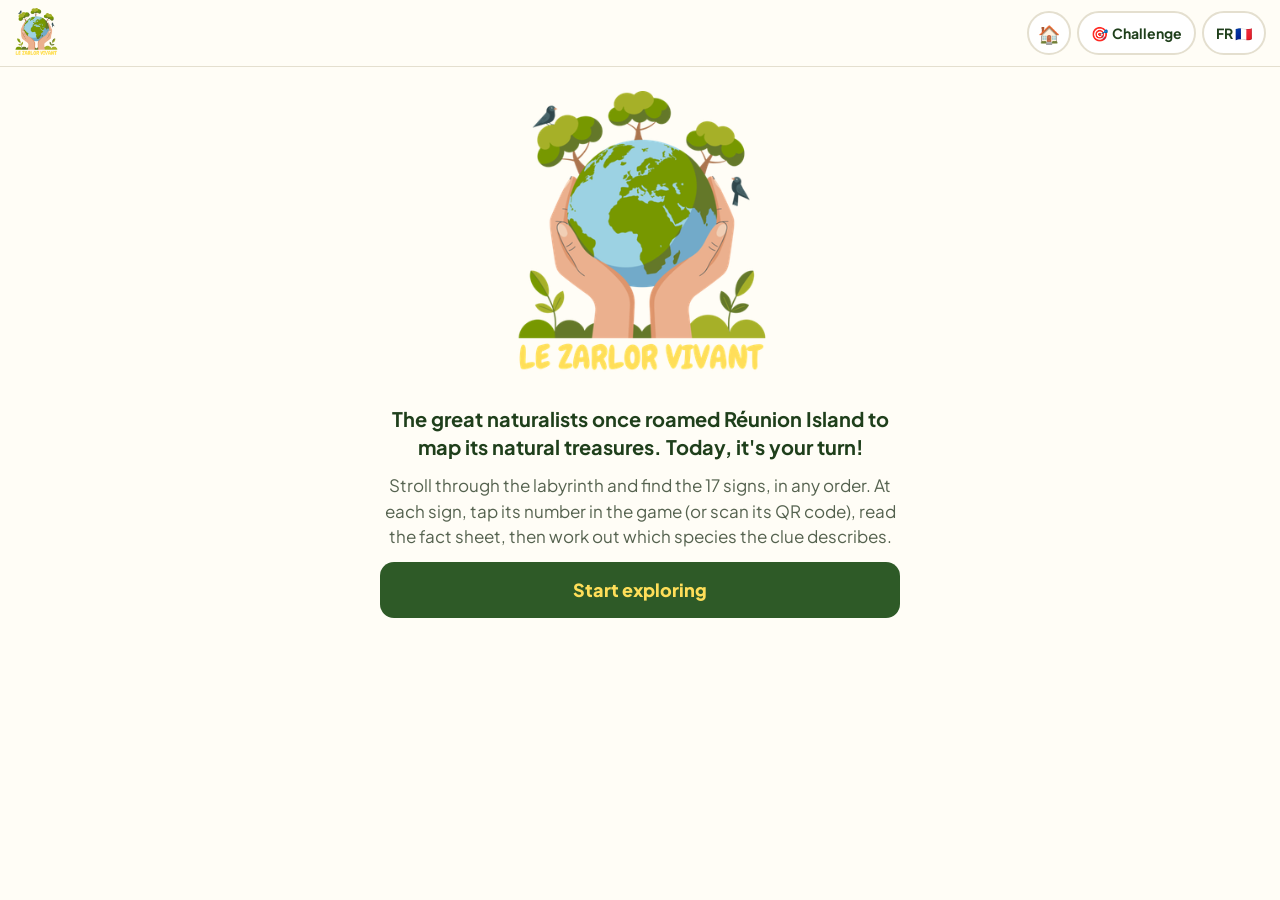
==== index.html @ 4fae0789 "Add files via upload" ====
<!DOCTYPE html>
<html lang="fr">
<head>
  <meta charset="UTF-8">
  <meta name="viewport" content="width=device-width, initial-scale=1, viewport-fit=cover">
  <meta name="theme-color" content="#2E5A27">
  <title>Le Zarlor Vivant – Labyrinthe En Champ-Thé</title>
  <link rel="icon" href="logo-zarlor.png">
  <link rel="stylesheet" href="style.css?v=3">
</head>
<body>

  <!-- ===== EN-TÊTE ===== -->
  <header class="entete">
    <button class="entete-logo" type="button" id="btn-logo" aria-label="Accueil du jeu">
      <img src="logo-zarlor.png" alt="Le Zarlor Vivant" width="44" height="50">
    </button>
    <div class="entete-actions">
      <a class="pastille-btn" id="lien-tous" href="/home/" aria-label="Tous les jeux">🏠</a>
      <a class="pastille-btn pastille-texte" id="lien-challenge" href="/challenge-des-experts/">🎯 <span data-i="challenge">Challenge</span></a>
      <button class="pastille-btn pastille-texte" type="button" id="btn-langue">EN 🇬🇧</button>
    </div>
  </header>

  <main id="contenu">

    <!-- ===== 1. ACCUEIL ===== -->
    <section class="ecran" id="ecran-accueil" hidden>
      <div class="accueil">
        <img class="accueil-logo" src="logo-zarlor.png" alt="Le Zarlor Vivant" width="309" height="352">
        <p class="accueil-intro" data-t="intro"></p>
        <p class="accueil-consigne" data-t="consigne"></p>
        <button class="btn btn-principal" type="button" id="btn-commencer" data-t="commencer"></button>
      </div>
    </section>

    <!-- ===== 2. PARCOURS ===== -->
    <section class="ecran" id="ecran-parcours" hidden>
      <div class="carte carte-progression">
        <h1 class="titre-ecran" data-i="mes_pancartes">Mes 17 pancartes</h1>
        <div class="compteurs">
          <div class="compteur"><strong id="nb-trouvees">0</strong><span>/17</span><small data-i="trouvees">fiches lues</small></div>
          <div class="compteur"><strong id="nb-reponses">0</strong><span>/17</span><small data-i="repondues">réponses</small></div>
        </div>
        <div class="barre-progression" aria-hidden="true"><div id="barre-remplie"></div></div>
        <button class="btn btn-secondaire" type="button" id="btn-scanner-parcours">📷 <span data-i="scanner_pancarte">Scanner une pancarte</span></button>
      </div>
      <ol class="liste-pancartes" id="liste-pancartes"></ol>
    </section>

    <!-- ===== 3. FICHE ===== -->
    <section class="ecran" id="ecran-fiche" hidden>
      <div class="fiche-haut">
        <button class="btn-lien" type="button" id="btn-retour-parcours">← <span data-i="retour">Mes pancartes</span></button>
        <span class="badge-numero" id="fiche-numero"></span>
      </div>

      <article class="fiche">
        <h2 class="zot-titre">Zot té koné&nbsp;?</h2>
        <p class="zot-sous-titre" id="fiche-zot-sous-titre" hidden>Did you know?</p>
        <p class="zot-phrase" id="fiche-zot"></p>

        <div class="polaroid">
          <p class="habitat-label" data-i="habitat">Mon habitat</p>
          <p class="habitat" id="fiche-habitat"></p>
          <div class="polaroid-nom">
            <p class="nom-sci" id="fiche-sci"></p>
            <p class="nom-espece" id="fiche-nom"></p>
          </div>
        </div>

        <div id="fiche-rubriques"></div>
      </article>

      <p class="aide-fiche" id="fiche-aide" hidden></p>

      <div class="carte question" id="bloc-question">
        <p class="question-label" data-i="indice">L'indice</p>
        <p class="indice-kreol" id="fiche-kreol"></p>
        <p class="indice-texte" id="fiche-indice"></p>
        <label class="question-intitule" for="champ-reponse" data-t="question"></label>
        <input class="champ" id="champ-reponse" type="text" autocomplete="off" autocapitalize="sentences" spellcheck="false" enterkeyhint="done">
        <button class="btn btn-principal" type="button" id="btn-enregistrer" data-t="enregistrer"></button>
        <p class="message-ok" id="message-enregistre" role="status" hidden></p>
      </div>

      <button class="btn btn-secondaire" type="button" id="btn-scanner-fiche">📷 <span data-i="scanner_autre">Scanner une autre pancarte</span></button>
    </section>

    <!-- ===== 4. RÉSULTAT ===== -->
    <section class="ecran" id="ecran-resultat" hidden>
      <div class="carte">
        <h1 class="titre-ecran" data-i="resultat">Mon résultat</h1>
        <div class="compteurs">
          <div class="compteur"><strong id="res-trouvees">0</strong><span>/17</span><small data-i="trouvees">fiches lues</small></div>
          <div class="compteur"><strong id="res-reponses">0</strong><span>/17</span><small data-i="repondues">réponses</small></div>
        </div>

        <div class="score" id="bloc-score" hidden>
          <p class="score-chiffre"><strong id="score-valeur">0</strong><span>/17</span></p>
          <p class="score-titre" id="score-titre"></p>
          <p class="score-texte" id="score-texte"></p>
          <p class="score-corrige" data-t="corrige"></p>
          <p class="score-perime" id="score-perime" data-i="score_perime" hidden>Vous avez modifié des réponses depuis : revalidez pour mettre la note à jour.</p>
        </div>

        <p class="aide" id="aide-resultat" data-i="aide_resultat">Validez quand vous voulez : vous verrez votre note sur 17, et vous pourrez encore corriger vos réponses puis revalider.</p>

        <button class="btn btn-principal" type="button" id="btn-valider" data-i="valider">Valider mes réponses</button>
        <button class="btn btn-secondaire" type="button" id="btn-modifier" data-i="modifier">Modifier mes réponses</button>
        <button class="btn-lien btn-danger" type="button" id="btn-nouvelle" data-i="nouvelle">Nouvelle partie</button>
      </div>
    </section>
  </main>

  <!-- ===== SCANNER ===== -->
  <div class="scanner" id="scanner" hidden role="dialog" aria-modal="true" aria-labelledby="scanner-titre">
    <div class="scanner-boite">
      <div class="scanner-haut">
        <h2 id="scanner-titre" data-i="scanner_titre">Scanner une pancarte</h2>
        <button class="btn-fermer" type="button" id="btn-fermer-scanner" aria-label="Fermer">✕</button>
      </div>
      <div id="lecteur"></div>
      <p class="scanner-message" id="scanner-message" role="status"></p>
      <form class="code-secours" id="form-code" autocomplete="off">
        <label for="champ-code" data-i="code_label">Le scan ne marche pas ? Tapez le code à 4 caractères écrit sous le QR code&nbsp;:</label>
        <div class="code-ligne">
          <input class="champ champ-code" id="champ-code" type="text" maxlength="4" autocapitalize="characters" spellcheck="false" inputmode="text" placeholder="ex. AB3C">
          <button class="btn btn-principal btn-court" type="submit" data-i="ok">OK</button>
        </div>
      </form>
    </div>
  </div>

  <!-- ===== CONFIRMATION ===== -->
  <div class="modale" id="modale" hidden role="dialog" aria-modal="true" aria-labelledby="modale-texte">
    <div class="modale-boite">
      <p id="modale-texte"></p>
      <div class="modale-boutons">
        <button class="btn btn-secondaire" type="button" id="modale-non"></button>
        <button class="btn btn-principal" type="button" id="modale-oui"></button>
      </div>
    </div>
  </div>

  <div class="toast" id="toast" role="status" hidden></div>

  <!-- ===== NAVIGATION ===== -->
  <nav class="nav-bas" id="nav-bas" hidden>
    <button class="nav-item" type="button" data-nav="parcours">
      <svg viewBox="0 0 24 24" aria-hidden="true"><path fill="currentColor" d="M3 13h2v-2H3v2zm0 4h2v-2H3v2zm0-8h2V7H3v2zm4 4h14v-2H7v2zm0 4h14v-2H7v2zM7 7v2h14V7H7z"/></svg>
      <span data-i="nav_parcours">Parcours</span>
    </button>
    <button class="nav-item" type="button" data-nav="scanner">
      <svg viewBox="0 0 24 24" aria-hidden="true"><path fill="currentColor" d="M3 3h6v2H5v4H3V3zm12 0h6v6h-2V5h-4V3zM3 15h2v4h4v2H3v-6zm16 4h-4v2h6v-6h-2v4zM7 7h10v10H7z"/></svg>
      <span data-i="nav_scanner">Scanner</span>
    </button>
    <button class="nav-item" type="button" data-nav="resultat">
      <svg viewBox="0 0 24 24" aria-hidden="true"><path fill="currentColor" d="M12 2l2.9 6.3 6.9.7-5.2 4.6 1.5 6.8L12 17l-6.1 3.4 1.5-6.8L2.2 9l6.9-.7z"/></svg>
      <span data-i="nav_resultat">Résultat</span>
    </button>
  </nav>

  <script src="html5-qrcode.min.js"></script>
  <script src="app.js?v=3"></script>
</body>
</html>
---- style.css ----
/* =====================================================================
   LE ZARLOR VIVANT – Charte inspirée des pancartes
   Jaune du logo, vert des titres « Zot té koné ? », pastilles colorées
   des rubriques (vert / rouge / bleu).
   ===================================================================== */

@font-face {
  font-family: 'Chewy';
  src: url('chewy.woff2') format('woff2');
  font-weight: 400;
  font-display: swap;
}
@font-face {
  font-family: 'Plus Jakarta Sans';
  src: url('plus-jakarta-sans.woff2') format('woff2');
  font-weight: 200 800;
  font-display: swap;
}

:root {
  --jaune: #FFDE59;
  --jaune-ombre: #E7BE1F;
  --jaune-pale: #FFF6D1;
  --vert: #2E5A27;
  --vert-fonce: #1F3F1B;
  --feuille: #4A9347;
  --rouge: #E8433A;
  --bleu: #178FAB;
  --fond: #FFFDF6;
  --papier: #F1EFE8;
  --texte: #1D2A1B;
  --doux: #55624F;
  --bord: #E4DFCF;
  --blanc: #FFFFFF;
  --danger: #A12A22;

  --rayon: 18px;
  --nav-h: 66px;

  box-sizing: border-box;
  padding-top: env(safe-area-inset-top, 0px);
  padding-bottom: env(safe-area-inset-bottom, 0px);
}
*, *::before, *::after { box-sizing: inherit; }
html { scroll-padding-top: calc(env(safe-area-inset-top, 0px) + 70px); }
[hidden] { display: none !important; }

body {
  margin: 0;
  font-family: 'Plus Jakarta Sans', system-ui, -apple-system, 'Segoe UI', Roboto, sans-serif;
  font-size: 17px;
  line-height: 1.5;
  color: var(--texte);
  background: var(--fond);
  -webkit-font-smoothing: antialiased;
}

/* ===== En-tête ===== */
.entete {
  position: sticky;
  top: env(safe-area-inset-top, 0px);
  z-index: 20;
  display: flex;
  align-items: center;
  justify-content: space-between;
  gap: 8px;
  padding: 8px 14px;
  background: rgba(255, 253, 246, .96);
  border-bottom: 1px solid var(--bord);
}
.entete-logo {
  border: 0; background: none; padding: 0; cursor: pointer;
  display: flex;
}
.entete-logo img { display: block; height: 50px; width: auto; }
.entete-actions { display: flex; gap: 6px; align-items: center; }
.pastille-btn {
  display: inline-flex; align-items: center; justify-content: center; gap: 4px;
  min-width: 44px; min-height: 44px; padding: 0 12px;
  border-radius: 999px;
  border: 2px solid var(--bord);
  background: var(--blanc);
  color: var(--vert-fonce);
  font: inherit; font-size: 14px; font-weight: 700;
  text-decoration: none;
  cursor: pointer;
}
.pastille-btn:first-child { padding: 0; font-size: 18px; }

/* ===== Mise en page ===== */
main {
  max-width: 560px;
  margin: 0 auto;
  padding: 16px 16px calc(var(--nav-h) + 28px + env(safe-area-inset-bottom, 0px));
}
.carte {
  background: var(--blanc);
  border: 2px solid var(--bord);
  border-radius: var(--rayon);
  padding: 20px 18px;
  margin-bottom: 16px;
}
.titre-ecran {
  font-family: 'Chewy', 'Plus Jakarta Sans', sans-serif;
  font-weight: 400;
  font-size: 32px;
  line-height: 1.1;
  color: var(--vert);
  margin: 0 0 14px;
}

/* ===== Boutons ===== */
.btn {
  display: flex; align-items: center; justify-content: center; gap: 8px;
  width: 100%;
  min-height: 56px;
  margin-top: 12px;
  padding: 10px 18px;
  border-radius: 14px;
  border: 0;
  font: inherit; font-size: 18px; font-weight: 800;
  cursor: pointer;
  text-align: center;
}
.btn:active { transform: scale(.98); }
.btn-principal { background: var(--vert); color: var(--jaune); }
.btn-secondaire { background: var(--blanc); color: var(--vert); border: 2px solid var(--vert); }
.btn-court { width: auto; min-width: 72px; margin-top: 0; }
.btn-lien {
  background: none; border: 0; padding: 10px 4px; min-height: 44px;
  font: inherit; font-weight: 700; color: var(--vert);
  cursor: pointer;
}
.btn-danger { display: block; margin: 16px auto 0; color: var(--danger); }

a:focus-visible, button:focus-visible, input:focus-visible {
  outline: 3px solid var(--bleu);
  outline-offset: 2px;
}

/* ===== Accueil ===== */
.accueil { text-align: center; padding: 8px 4px 20px; }
.accueil-logo { width: 68%; max-width: 260px; height: auto; display: block; margin: 0 auto 18px; }
.accueil-intro {
  font-size: 20px; font-weight: 700; line-height: 1.4;
  color: var(--vert-fonce);
  margin: 0 0 12px;
}
.accueil-consigne { color: var(--doux); margin: 0 0 8px; }

/* ===== Progression ===== */
.compteurs { display: grid; grid-template-columns: 1fr 1fr; gap: 10px; }
.compteur {
  background: var(--jaune-pale);
  border-radius: 14px;
  padding: 10px 12px;
}
.compteur strong { font-size: 30px; font-weight: 800; color: var(--vert-fonce); }
.compteur span { font-weight: 700; color: var(--doux); }
.compteur small { display: block; font-size: 14px; font-weight: 600; color: var(--doux); }
.barre-progression {
  height: 10px; border-radius: 99px; background: var(--papier);
  margin-top: 14px; overflow: hidden;
}
#barre-remplie { height: 100%; width: 0; background: var(--feuille); border-radius: 99px; transition: width .4s; }

/* ===== Liste des pancartes ===== */
.liste-pancartes { list-style: none; margin: 0; padding: 0; display: grid; gap: 8px; }
.ligne-pancarte {
  display: flex; align-items: center; gap: 12px;
  width: 100%;
  min-height: 60px;
  padding: 10px 14px;
  border-radius: 14px;
  border: 2px solid var(--bord);
  background: var(--blanc);
  font: inherit; text-align: left; color: var(--texte);
  cursor: pointer;
}
.ligne-pancarte .num {
  flex: none;
  width: 36px; height: 36px; border-radius: 50%;
  display: grid; place-items: center;
  font-weight: 800; font-size: 15px;
  background: var(--jaune); color: var(--vert-fonce);
}
.ligne-pancarte .nom { flex: 1; font-weight: 700; line-height: 1.25; }
.ligne-pancarte .etat { flex: none; font-size: 14px; font-weight: 700; color: var(--doux); }
.ligne-pancarte.repondue { border-color: var(--feuille); }
.ligne-pancarte.repondue .etat { color: var(--feuille); }
.ligne-pancarte.verrouillee { background: var(--papier); border-style: dashed; color: var(--doux); cursor: default; }
.ligne-pancarte.verrouillee .num { background: #E2DED2; color: var(--doux); }
.ligne-pancarte.verrouillee .nom { font-weight: 600; }

/* ===== Fiche ===== */
.fiche-haut { display: flex; justify-content: space-between; align-items: center; margin-bottom: 4px; }
.badge-numero {
  background: var(--jaune); color: var(--vert-fonce);
  font-weight: 800; font-size: 14px;
  padding: 5px 12px; border-radius: 999px;
}
.fiche { margin-bottom: 16px; }
.zot-titre {
  font-family: 'Chewy', 'Plus Jakarta Sans', sans-serif;
  font-weight: 400;
  font-size: 34px;
  color: var(--vert);
  text-align: center;
  margin: 6px 0 0;
}
.zot-sous-titre { text-align: center; margin: 0; font-weight: 700; color: var(--doux); font-size: 15px; }
.zot-phrase {
  font-size: 19px; font-style: italic; line-height: 1.45;
  text-align: center;
  margin: 8px 6px 18px;
}
.polaroid {
  background: var(--papier);
  border-radius: 6px;
  padding: 14px 16px 16px;
  box-shadow: 0 3px 0 #DAD5C6;
  transform: rotate(-1.2deg);
  margin: 0 6px 22px;
  text-align: center;
}
.habitat-label {
  font-family: 'Chewy', 'Plus Jakarta Sans', sans-serif;
  color: var(--vert); font-size: 19px; margin: 0;
}
.habitat { margin: 2px 0 10px; font-weight: 600; }
.polaroid-nom { border-top: 2px dashed #D5CFBE; padding-top: 10px; }
.nom-sci { margin: 0; font-style: italic; text-decoration: underline; text-underline-offset: 3px; color: var(--vert-fonce); }
.nom-espece {
  font-family: 'Chewy', 'Plus Jakarta Sans', sans-serif;
  font-size: 26px; line-height: 1.15; color: var(--vert-fonce); margin: 2px 0 0;
}
.rubrique { display: grid; grid-template-columns: 48px 1fr; gap: 12px; margin-bottom: 16px; }
.rubrique .icone {
  width: 48px; height: 48px; border-radius: 50%;
  display: grid; place-items: center; color: var(--blanc);
}
.rubrique .icone svg { width: 26px; height: 26px; }
.rubrique h3 { margin: 2px 0 2px; font-size: 18px; font-weight: 800; line-height: 1.25; }
.rubrique p { margin: 0; }
.rubrique.detail .icone { background: var(--feuille); }    .rubrique.detail h3 { color: var(--feuille); }
.rubrique.technique .icone { background: var(--rouge); }   .rubrique.technique h3 { color: var(--rouge); }
.rubrique.oeil .icone, .rubrique.cuisine .icone { background: var(--bleu); }
.rubrique.oeil h3, .rubrique.cuisine h3 { color: var(--bleu); }

/* ===== Aide (version française, sans fiche) ===== */
.aide-fiche {
  margin: 8px 0 14px;
  padding: 14px 16px;
  border-radius: 14px;
  background: var(--papier);
  border-left: 5px solid var(--feuille);
  font-weight: 600;
}

/* ===== Question ===== */
.question { background: var(--jaune-pale); border-color: var(--jaune); }
.question-label { margin: 0; font-size: 14px; font-weight: 800; color: var(--doux); }
.indice-kreol {
  font-family: 'Chewy', 'Plus Jakarta Sans', sans-serif;
  font-size: 26px; line-height: 1.2; color: var(--vert-fonce);
  margin: 4px 0 6px;
}
.indice-texte { margin: 0 0 14px; color: var(--texte); }
.question-intitule { display: block; font-weight: 800; margin-bottom: 8px; }
.champ {
  width: 100%;
  min-height: 54px;
  padding: 10px 14px;
  border-radius: 12px;
  border: 2px solid var(--vert);
  background: var(--blanc);
  font: inherit; font-size: 18px; color: var(--texte);
}
.message-ok { margin: 10px 0 0; font-weight: 700; color: var(--vert); }

/* ===== Résultat ===== */
.score {
  text-align: center;
  background: var(--jaune-pale);
  border: 2px solid var(--jaune);
  border-radius: var(--rayon);
  padding: 18px 16px;
  margin-top: 16px;
}
.score-chiffre { margin: 0; color: var(--vert-fonce); }
.score-chiffre strong { font-size: 64px; line-height: 1; font-weight: 800; }
.score-chiffre span { font-size: 26px; font-weight: 800; color: var(--doux); }
.score-titre { font-family: 'Chewy', 'Plus Jakarta Sans', sans-serif; font-size: 28px; color: var(--vert); margin: 6px 0 4px; }
.score-texte { margin: 0 0 12px; }
.score-corrige {
  margin: 0; padding: 10px 12px; border-radius: 12px;
  background: var(--vert); color: var(--jaune); font-weight: 800;
}
.score-perime { margin: 12px 0 0; font-weight: 700; color: var(--danger); }
.aide { color: var(--doux); margin: 16px 0 0; }

/* ===== Scanner ===== */
.scanner, .modale {
  position: fixed; inset: 0; z-index: 50;
  background: rgba(20, 32, 18, .82);
  display: flex; align-items: center; justify-content: center;
  padding: calc(env(safe-area-inset-top, 0px) + 12px) 12px calc(env(safe-area-inset-bottom, 0px) + 12px);
}
.scanner-boite, .modale-boite {
  width: 100%; max-width: 420px;
  max-height: 100%; overflow-y: auto;
  background: var(--fond);
  border-radius: var(--rayon);
  padding: 16px;
}
.scanner-haut { display: flex; justify-content: space-between; align-items: center; margin-bottom: 10px; }
.scanner-haut h2 { margin: 0; font-size: 20px; color: var(--vert-fonce); }
.btn-fermer {
  width: 44px; height: 44px; border-radius: 50%;
  border: 2px solid var(--bord); background: var(--blanc);
  font-size: 18px; font-weight: 800; cursor: pointer;
}
#lecteur { width: 100%; min-height: 200px; border-radius: 12px; overflow: hidden; background: #000; }
#lecteur video { display: block; width: 100% !important; height: auto !important; }
.scanner-message { min-height: 1.5em; margin: 10px 0; font-weight: 700; color: var(--vert-fonce); }
.scanner-message.erreur { color: var(--danger); }
.code-secours label { display: block; font-size: 15px; color: var(--doux); margin-bottom: 8px; }
.code-ligne { display: flex; gap: 8px; }
.champ-code { text-transform: uppercase; letter-spacing: .2em; font-weight: 800; text-align: center; }

.modale-boite p { font-size: 18px; font-weight: 600; margin: 4px 0 6px; }
.modale-boutons { display: grid; grid-template-columns: 1fr 1fr; gap: 10px; }
.modale-boutons .btn { font-size: 16px; }

/* ===== Message bref ===== */
.toast {
  position: fixed; left: 50%; transform: translateX(-50%);
  bottom: calc(var(--nav-h) + 16px + env(safe-area-inset-bottom, 0px));
  z-index: 60;
  max-width: calc(100% - 32px);
  background: var(--vert-fonce); color: var(--blanc);
  padding: 12px 18px; border-radius: 14px;
  font-weight: 700; text-align: center;
}

/* ===== Navigation du bas ===== */
.nav-bas {
  position: fixed; left: 0; right: 0; bottom: 0; z-index: 30;
  display: grid; grid-template-columns: repeat(3, 1fr);
  height: calc(var(--nav-h) + env(safe-area-inset-bottom, 0px));
  padding-bottom: env(safe-area-inset-bottom, 0px);
  background: var(--blanc);
  border-top: 2px solid var(--bord);
}
.nav-item {
  display: flex; flex-direction: column; align-items: center; justify-content: center; gap: 2px;
  border: 0; background: none;
  font: inherit; font-size: 13px; font-weight: 700;
  color: var(--doux);
  cursor: pointer;
}
.nav-item svg { width: 26px; height: 26px; }
.nav-item.actif { color: var(--vert); }
.nav-item.actif svg { background: var(--jaune); border-radius: 10px; padding: 2px; width: 34px; height: 30px; }

@media (prefers-reduced-motion: reduce) {
  * { transition: none !important; }
}
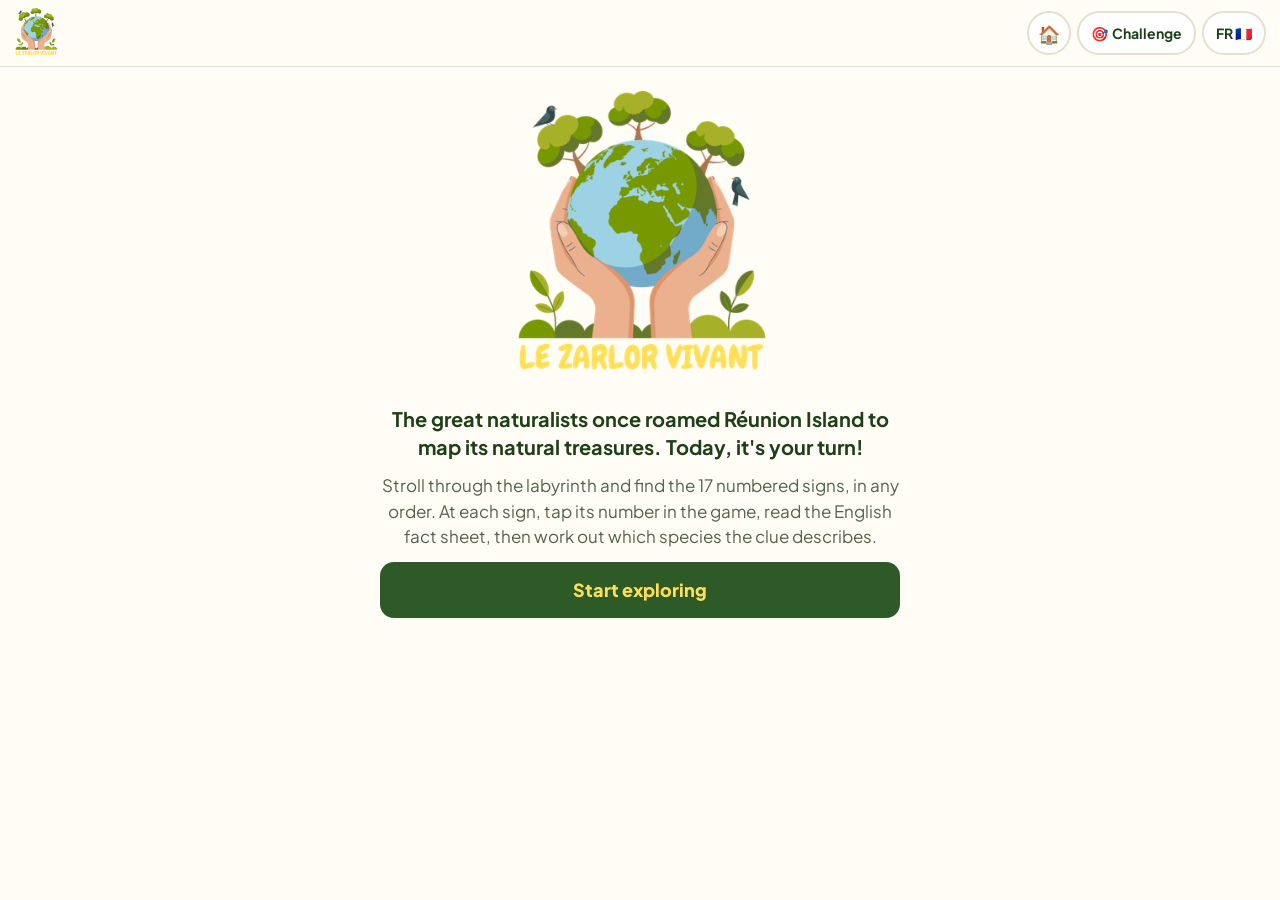
==== commit 5542c7db: "Update index.html" ====
--- a/index.html
+++ b/index.html
@@ -6,7 +6,7 @@
   <meta name="theme-color" content="#2E5A27">
   <title>Le Zarlor Vivant – Labyrinthe En Champ-Thé</title>
   <link rel="icon" href="logo-zarlor.png">
-  <link rel="stylesheet" href="style.css?v=3">
+  <link rel="stylesheet" href="style.css?v=5">
 </head>
 <body>
 
@@ -43,7 +43,6 @@
           <div class="compteur"><strong id="nb-reponses">0</strong><span>/17</span><small data-i="repondues">réponses</small></div>
         </div>
         <div class="barre-progression" aria-hidden="true"><div id="barre-remplie"></div></div>
-        <button class="btn btn-secondaire" type="button" id="btn-scanner-parcours">📷 <span data-i="scanner_pancarte">Scanner une pancarte</span></button>
       </div>
       <ol class="liste-pancartes" id="liste-pancartes"></ol>
     </section>
@@ -84,7 +83,7 @@
         <p class="message-ok" id="message-enregistre" role="status" hidden></p>
       </div>
 
-      <button class="btn btn-secondaire" type="button" id="btn-scanner-fiche">📷 <span data-i="scanner_autre">Scanner une autre pancarte</span></button>
+      <button class="btn btn-secondaire" type="button" id="btn-suivante"><span data-i="suivante">Pancarte suivante</span> →</button>
     </section>
 
     <!-- ===== 4. RÉSULTAT ===== -->
@@ -113,25 +112,6 @@
     </section>
   </main>
 
-  <!-- ===== SCANNER ===== -->
-  <div class="scanner" id="scanner" hidden role="dialog" aria-modal="true" aria-labelledby="scanner-titre">
-    <div class="scanner-boite">
-      <div class="scanner-haut">
-        <h2 id="scanner-titre" data-i="scanner_titre">Scanner une pancarte</h2>
-        <button class="btn-fermer" type="button" id="btn-fermer-scanner" aria-label="Fermer">✕</button>
-      </div>
-      <div id="lecteur"></div>
-      <p class="scanner-message" id="scanner-message" role="status"></p>
-      <form class="code-secours" id="form-code" autocomplete="off">
-        <label for="champ-code" data-i="code_label">Le scan ne marche pas ? Tapez le code à 4 caractères écrit sous le QR code&nbsp;:</label>
-        <div class="code-ligne">
-          <input class="champ champ-code" id="champ-code" type="text" maxlength="4" autocapitalize="characters" spellcheck="false" inputmode="text" placeholder="ex. AB3C">
-          <button class="btn btn-principal btn-court" type="submit" data-i="ok">OK</button>
-        </div>
-      </form>
-    </div>
-  </div>
-
   <!-- ===== CONFIRMATION ===== -->
   <div class="modale" id="modale" hidden role="dialog" aria-modal="true" aria-labelledby="modale-texte">
     <div class="modale-boite">
@@ -151,17 +131,12 @@
       <svg viewBox="0 0 24 24" aria-hidden="true"><path fill="currentColor" d="M3 13h2v-2H3v2zm0 4h2v-2H3v2zm0-8h2V7H3v2zm4 4h14v-2H7v2zm0 4h14v-2H7v2zM7 7v2h14V7H7z"/></svg>
       <span data-i="nav_parcours">Parcours</span>
     </button>
-    <button class="nav-item" type="button" data-nav="scanner">
-      <svg viewBox="0 0 24 24" aria-hidden="true"><path fill="currentColor" d="M3 3h6v2H5v4H3V3zm12 0h6v6h-2V5h-4V3zM3 15h2v4h4v2H3v-6zm16 4h-4v2h6v-6h-2v4zM7 7h10v10H7z"/></svg>
-      <span data-i="nav_scanner">Scanner</span>
-    </button>
     <button class="nav-item" type="button" data-nav="resultat">
       <svg viewBox="0 0 24 24" aria-hidden="true"><path fill="currentColor" d="M12 2l2.9 6.3 6.9.7-5.2 4.6 1.5 6.8L12 17l-6.1 3.4 1.5-6.8L2.2 9l6.9-.7z"/></svg>
       <span data-i="nav_resultat">Résultat</span>
     </button>
   </nav>
 
-  <script src="html5-qrcode.min.js"></script>
-  <script src="app.js?v=3"></script>
+  <script src="app.js?v=5"></script>
 </body>
 </html>
--- a/style.css
+++ b/style.css
@@ -299,35 +299,20 @@
 .score-perime { margin: 12px 0 0; font-weight: 700; color: var(--danger); }
 .aide { color: var(--doux); margin: 16px 0 0; }
 
-/* ===== Scanner ===== */
-.scanner, .modale {
+/* ===== Fenêtre de confirmation ===== */
+.modale {
   position: fixed; inset: 0; z-index: 50;
   background: rgba(20, 32, 18, .82);
   display: flex; align-items: center; justify-content: center;
   padding: calc(env(safe-area-inset-top, 0px) + 12px) 12px calc(env(safe-area-inset-bottom, 0px) + 12px);
 }
-.scanner-boite, .modale-boite {
+.modale-boite {
   width: 100%; max-width: 420px;
   max-height: 100%; overflow-y: auto;
   background: var(--fond);
   border-radius: var(--rayon);
   padding: 16px;
 }
-.scanner-haut { display: flex; justify-content: space-between; align-items: center; margin-bottom: 10px; }
-.scanner-haut h2 { margin: 0; font-size: 20px; color: var(--vert-fonce); }
-.btn-fermer {
-  width: 44px; height: 44px; border-radius: 50%;
-  border: 2px solid var(--bord); background: var(--blanc);
-  font-size: 18px; font-weight: 800; cursor: pointer;
-}
-#lecteur { width: 100%; min-height: 200px; border-radius: 12px; overflow: hidden; background: #000; }
-#lecteur video { display: block; width: 100% !important; height: auto !important; }
-.scanner-message { min-height: 1.5em; margin: 10px 0; font-weight: 700; color: var(--vert-fonce); }
-.scanner-message.erreur { color: var(--danger); }
-.code-secours label { display: block; font-size: 15px; color: var(--doux); margin-bottom: 8px; }
-.code-ligne { display: flex; gap: 8px; }
-.champ-code { text-transform: uppercase; letter-spacing: .2em; font-weight: 800; text-align: center; }
-
 .modale-boite p { font-size: 18px; font-weight: 600; margin: 4px 0 6px; }
 .modale-boutons { display: grid; grid-template-columns: 1fr 1fr; gap: 10px; }
 .modale-boutons .btn { font-size: 16px; }
@@ -346,7 +331,7 @@
 /* ===== Navigation du bas ===== */
 .nav-bas {
   position: fixed; left: 0; right: 0; bottom: 0; z-index: 30;
-  display: grid; grid-template-columns: repeat(3, 1fr);
+  display: grid; grid-template-columns: repeat(2, 1fr);
   height: calc(var(--nav-h) + env(safe-area-inset-bottom, 0px));
   padding-bottom: env(safe-area-inset-bottom, 0px);
   background: var(--blanc);
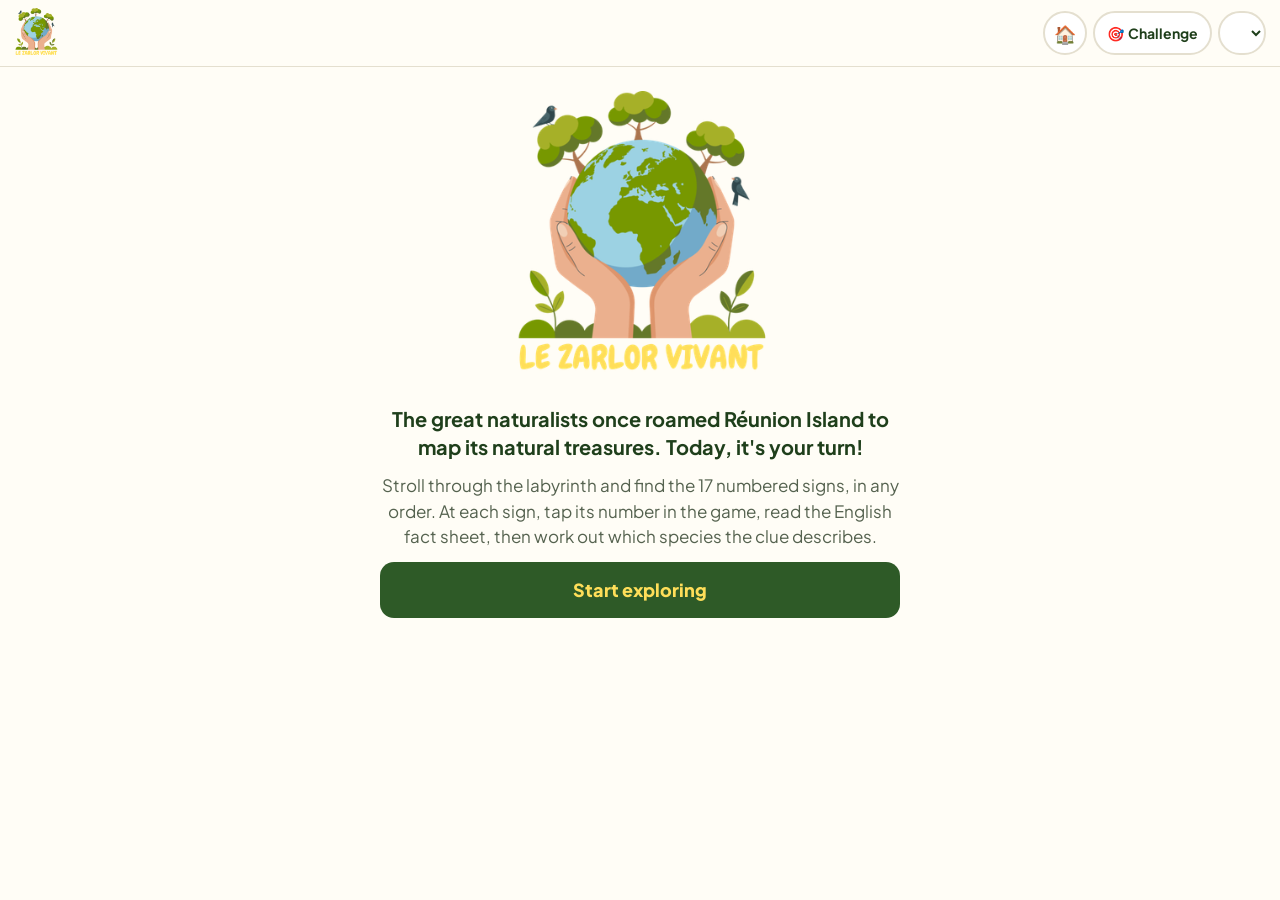
==== commit a90bb2f2: "Update index.html" ====
--- a/index.html
+++ b/index.html
@@ -6,7 +6,7 @@
   <meta name="theme-color" content="#2E5A27">
   <title>Le Zarlor Vivant – Labyrinthe En Champ-Thé</title>
   <link rel="icon" href="logo-zarlor.png">
-  <link rel="stylesheet" href="style.css?v=5">
+  <link rel="stylesheet" href="style.css?v=7">
 </head>
 <body>
 
@@ -18,7 +18,11 @@
     <div class="entete-actions">
       <a class="pastille-btn" id="lien-tous" href="/home/" aria-label="Tous les jeux">🏠</a>
       <a class="pastille-btn pastille-texte" id="lien-challenge" href="/challenge-des-experts/">🎯 <span data-i="challenge">Challenge</span></a>
-      <button class="pastille-btn pastille-texte" type="button" id="btn-langue">EN 🇬🇧</button>
+      <select class="pastille-btn pastille-texte choix-langue" id="btn-langue" aria-label="Langue">
+        <option value="fr" lang="fr">🇫🇷 FR</option>
+        <option value="en" lang="en">🇬🇧 EN</option>
+        <option value="de" lang="de">🇩🇪 DE</option>
+      </select>
     </div>
   </header>
 
@@ -137,6 +141,6 @@
     </button>
   </nav>
 
-  <script src="app.js?v=5"></script>
+  <script src="app.js?v=7"></script>
 </body>
 </html>
